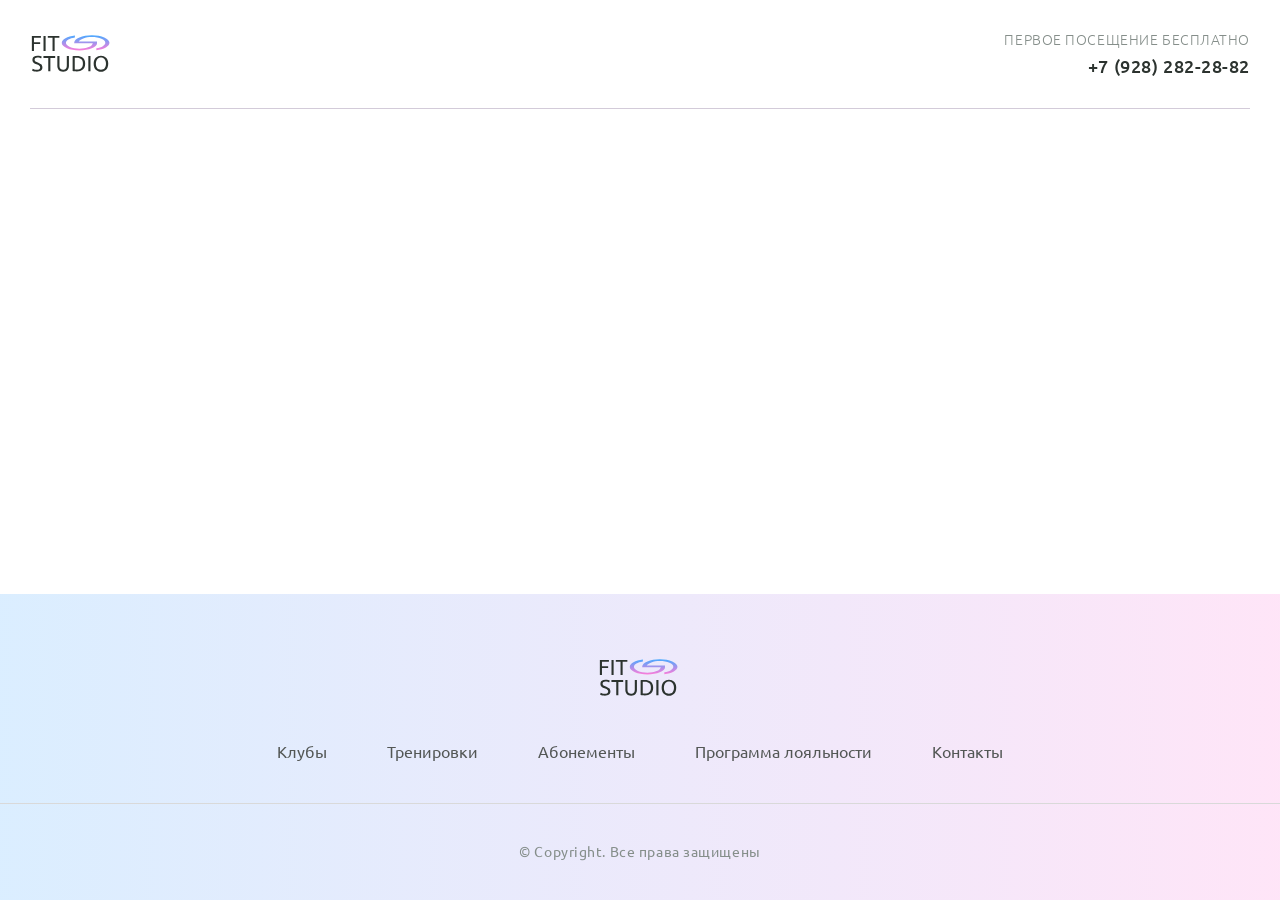
==== fit-studio-work-later/index.html @ 4ca91002 "Add files via upload" ====
<!doctype html>
<html lang="ru">
  <head>
    <meta charset="UTF-8" />
    <meta name="viewport" content="width=device-width, initial-scale=1.0" />
    <title>Fit Studio - Главная</title>

    <link rel="stylesheet" href="./css/normalize.css" />
    <link rel="stylesheet" href="./css/fonts.css" />
    <link rel="stylesheet" href="./css/global.css" />
    <link rel="stylesheet" href="./css/header.css" />
    <link rel="stylesheet" href="./css/index.css" />
    <link rel="stylesheet" href="./css/footer.css">
    <link rel="icon" href="./images/favicon.png" type="image/png" />
  </head>
  <body> 
    <header class="header">
    <div class="container">
      <div class="header-inner">
        <a href="#"><img src="./images/logo-icon.svg" alt="Логотип Fit Studio" width="84" height="45"></a>
        <div class="phone">
            <p>Первое посещение бесплатно</p>
            <a href=tel:+79282822882">+7 (928) 282-28-82</a>
        </div>
        </div>
    </div>
    </header>
    <footer class="footer">
      <div class="footer-top">
        <div class="container">
          <a href="#" class="footer-logo">
            <img src="./images/logo-icon.svg" alt="Логотип Fit Studio" width="84" height="45">
          </a>
          <nav class="menu">
           <ul>
             <li><a href="#">Клубы</a></li>
              <li><a href="#">Тренировки</a></li>
              <li><a href="#">Абонементы</a></li>
              <li><a href="#">Программа лояльности</a></li>
              <li><a href="#">Контакты</a></li>
           </ul>
          </nav>
        </div>
    </div>
    <div class="container">
      <p class="copyright">&copy; Copyright. Все права защищены</p>
    </div>
    </footer>
  </body>
</html>
---- fit-studio-work-later/css/fonts.css ----
@font-face {
  font-family: "Ubuntu";
  src: local("Ubuntu"), url("../fonts/UbuntuLight.woff2") format("woff2");
  font-weight: 300;
  font-style: normal;
  font-display: swap;
}

@font-face {
  font-family: "Ubuntu";
  src: local("Ubuntu"), url("../fonts/UbuntuRegular.woff2") format("woff2");
  font-weight: 400;
  font-style: normal;
  font-display: swap;
}

@font-face {
  font-family: "Ubuntu";
  src: local("Ubuntu"), url("../fonts/UbuntuMedium.woff2") format("woff2");
  font-weight: 500;
  font-style: normal;
  font-display: swap;
}

@font-face {
  font-family: "Oswald";
  src: local("Oswald"), url("../fonts/OswaldMedium.woff2") format("woff2");
  font-weight: 500;
  font-style: normal;
  font-display: swap;
}

@font-face {
  font-family: "Oswald";
  src: local("Oswald"), url("../fonts/OswaldSemiBold.woff2") format("woff2");
  font-weight: 600;
  font-style: normal;
  font-display: swap;
}
---- fit-studio-work-later/css/global.css ----
html {
  font-family: Ubuntu, sans-serif;
  font-weight: 400;
}

*,
*::after,
*::before {
  box-sizing: border-box;
}

body {
  display: flex;
  flex-direction: column;
  min-height: 100vh;
}

h1,
h2,
h3,
h4,
h5,
h6,
p {
  margin: 0;
}

a {
    text-decoration: none;
}

.container {
  max-width: 1240px;
  margin: 0 auto;
  /* Это центрирование контента внутри контейнера */
  padding: 0 10px;
}
---- fit-studio-work-later/css/header.css ----
.header-inner {
  display: flex;
  justify-content: space-between;
  align-items: center;
  padding-top: 30px;
  padding-bottom: 30px;
  border-bottom: 1px solid #D3CBD9 ;
  gap: 10px;
}



.phone {
font-family: "Ubuntu";
font-weight: 300;
font-size: 14px;
letter-spacing: 0.04em;
text-align: right;
text-transform: uppercase;
color: #858E8A;
}

.phone p {
    margin-bottom: 8px ;
}

.phone a {
font-weight: 500;
font-size: 18px;
color: #2C332F;
transition: color 0.2s;
}

.phone a:hover {
    color: #3596ED;
}
---- fit-studio-work-later/css/footer.css ----
.footer {
  padding-top: 60px;
  padding-bottom: 40px;
  margin-top: auto; /* будет красиво прижиматься к концу страницы */
  background-image: linear-gradient(
    90deg,
    rgba(73, 169, 255, 0.2) 0%,
    rgba(252, 124, 217, 0.2) 100%
  );
  text-align: center;
}

.footer-top {
  border-bottom: 1px solid #d9d9d9;
  padding-bottom: 40px;
  margin-bottom: 40px;
}

.footer-logo {
  display: inline-block;
  margin-bottom: 40px;
}

.menu ul {
  display: flex;
  list-style: none;
  margin: 0;
  padding: 0;
  gap: 60px;
  justify-content: center;
  align-items: center;
}

.menu a {
  font-family: "Ubuntu";
  font-weight: 400;
  font-size: 16px;
  line-height: 130%;
  color: #535755;
  transition: color 0.2s;
}

.menu a:hover {
  color: #3596ed;
}

.copyright {
  font-family: "Ubuntu", sans-serif;
  font-weight: 400;
  font-size: 14px;
  letter-spacing: 0.04em;
  color: #858e8a;
}
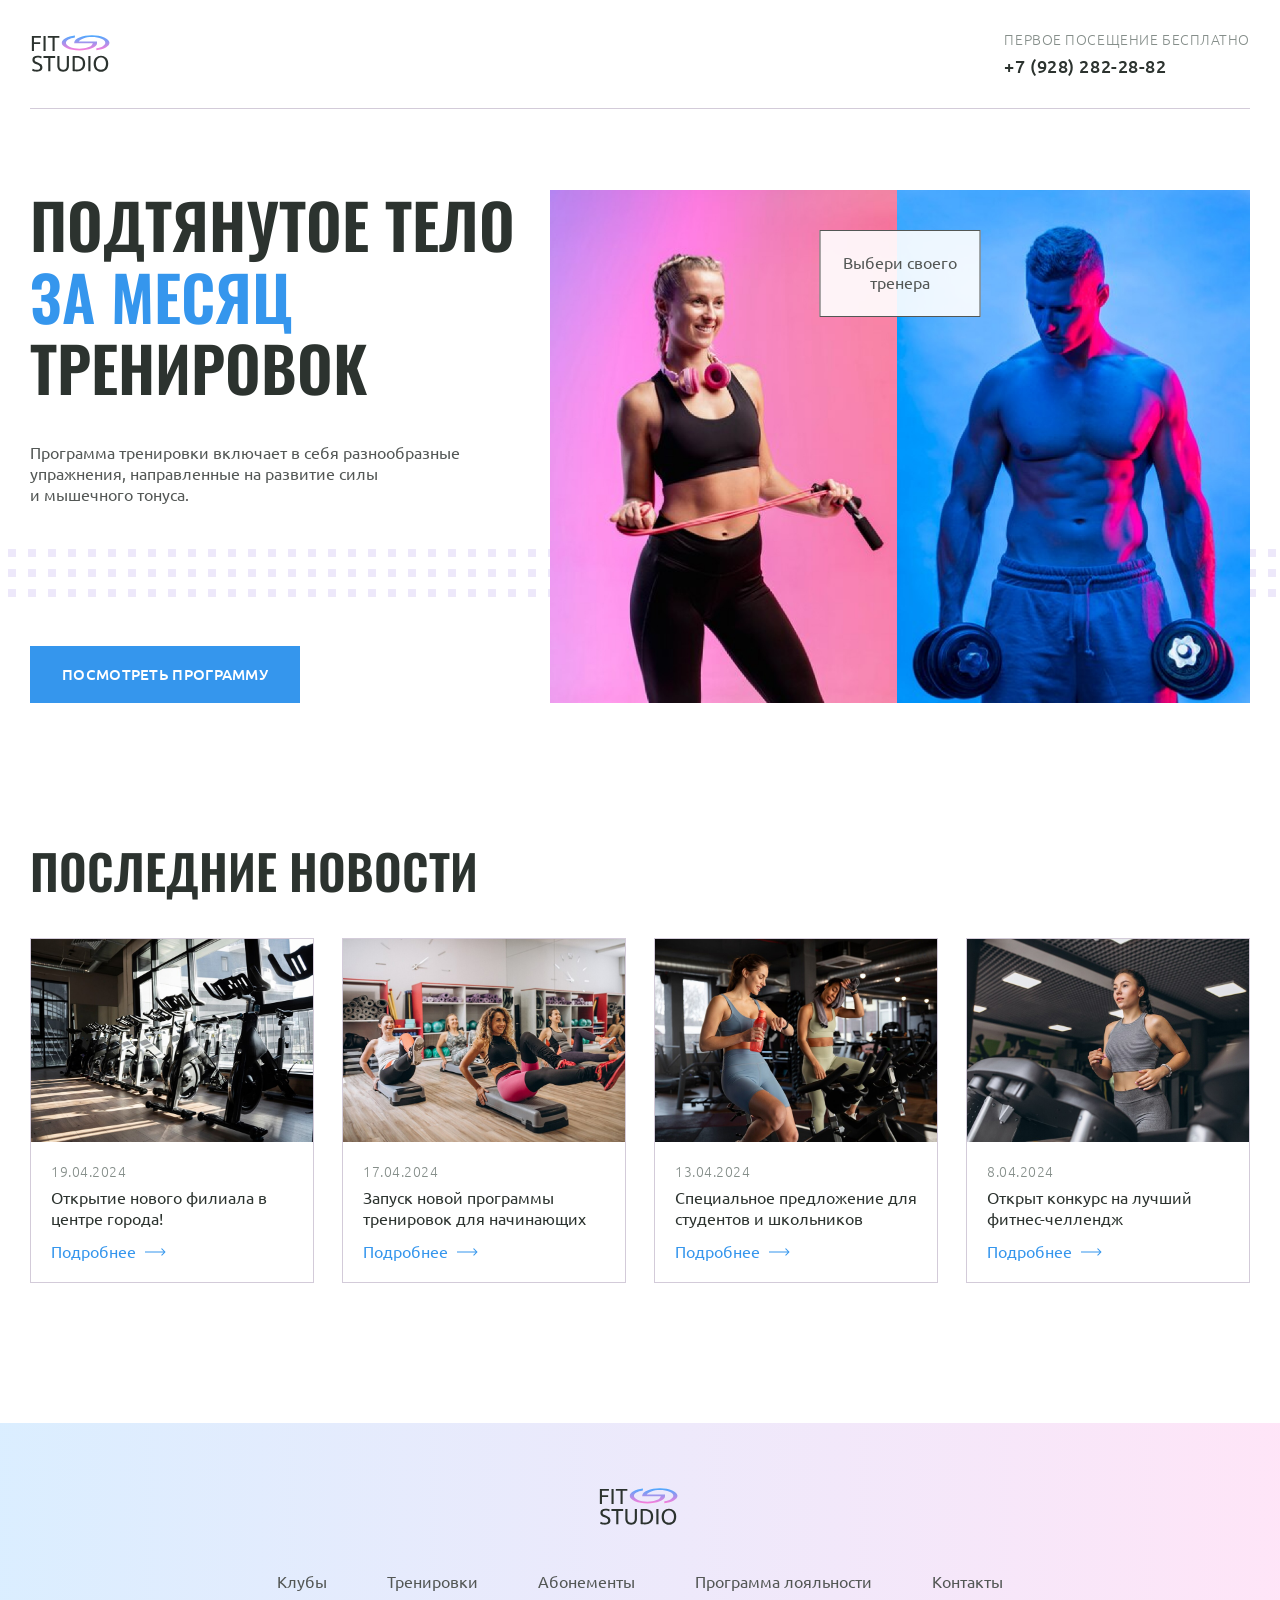
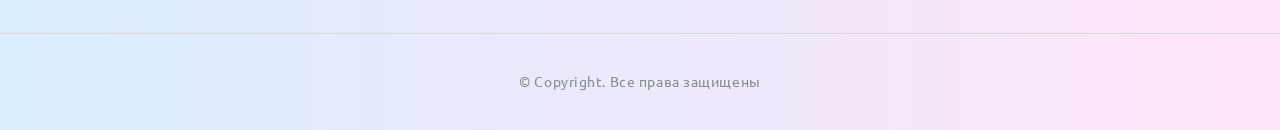
==== commit 13fe2674: "Add files via upload" ====
--- a/fit-studio-work-later/index.html
+++ b/fit-studio-work-later/index.html
@@ -4,7 +4,6 @@
     <meta charset="UTF-8" />
     <meta name="viewport" content="width=device-width, initial-scale=1.0" />
     <title>Fit Studio - Главная</title>
-
     <link rel="stylesheet" href="./css/normalize.css" />
     <link rel="stylesheet" href="./css/fonts.css" />
     <link rel="stylesheet" href="./css/global.css" />
@@ -18,13 +17,83 @@
     <div class="container">
       <div class="header-inner">
         <a href="#"><img src="./images/logo-icon.svg" alt="Логотип Fit Studio" width="84" height="45"></a>
-        <div class="phone">
+        <div class=" text-sub phone">
             <p>Первое посещение бесплатно</p>
             <a href=tel:+79282822882">+7 (928) 282-28-82</a>
         </div>
         </div>
     </div>
     </header>
+    <section class="hero section">
+      <div class="container hero-container">
+        <div class="hero-info">
+          <h1>Подтянутое тело <strong>за месяц</strong> тренировок</h1>
+          <p class="text">Программа тренировки включает в себя разнообразные упражнения, направленные на развитие силы и мышечного тонуса.</p>
+          <a class="button" href="#">Посмотреть программу</a>
+        </div>
+        <div class="hero-images">
+          <p class="text hero-choose">Выбери своего тренера</p>
+          <img src="./images/sport-girl.jpg" width="347" height="513" alt="Спортивная девушка держит в руках скакалку">  <!-- alt лучше описывать как можно подробнее для улучшение релевантности поиска -->
+          <img src="./images/sport-man.jpg" width="353" height="513" alt="Спортивный мужчина держит в руках гантели">
+        </div>
+      </div>
+    </section>
+    <section class="news section">
+      <div class="container">
+        <h2 class="article-title index-title">последние новости</h2>
+        <div class="news-cards">
+          <article class="news-article">
+            <header>
+              <img src="./images/news/news-img-1.jpg" alt="зал с велотренажёрами" width="284" height="203">
+              <div class="news-info">
+                <time datetime="2024-04-19" class=" news-date text-sub">19.04.2024</time>
+                <h3 class="text">Открытие нового филиала в центре города!</h3>
+              </div>
+            </header>
+            <footer>
+              <a href="article.html">Подробнее</a>
+            </footer>
+          </article>
+          <article class="news-article">
+            <header>
+              <img src="./images/news/news-img-2.jpg" alt="групповое упражнение женщин на пресс" width="284" height="203">
+              <div class="news-info">
+                <time datetime="2024-04-17" class=" news-date text-sub">17.04.2024</time>
+                <h3 class="text">Запуск новой программы тренировок для начинающих</h3>
+              </div>
+            </header>
+            <footer>
+              <a href="article.html">Подробнее</a>
+            </footer>
+          </article>
+          <article class="news-article">
+            <header>
+              <img src="./images/news/news-img-3.jpg" alt="две женщины выполняют упражнение на велотренажёре" width="284" height="203">
+              <div class="news-info">
+                <time datetime="2024-04-13" class=" news-date text-sub">13.04.2024</time>
+                <h3 class="text">Специальное предложение для студентов и школьников</h3>
+              </div>
+            </header>
+            <footer>
+              <a href="article.html">Подробнее</a>
+            </footer>
+          </article>
+          <article class="news-article">
+            <header>
+              <img src="./images/news/news-img-4.jpg" alt="девушка на велодорожке в зале" width="284" height="203">
+              <div class="news-info">
+                <time datetime="2024-04-8" class=" news-date text-sub">8.04.2024</time>
+                <h3 class="text">Открыт конкурс на лучший фитнес-челлендж</h3>
+              </div>
+            </header>
+            <footer>
+              <a href="article.html">Подробнее</a>
+            </footer>
+          </article>
+        </div>
+      </div>
+      
+    </section>
     <footer class="footer">
       <div class="footer-top">
         <div class="container">
--- a/fit-studio-work-later/css/global.css
+++ b/fit-studio-work-later/css/global.css
@@ -35,3 +35,36 @@
   /* Это центрирование контента внутри контейнера */
   padding: 0 10px;
 }
+
+.text {
+  font-family: "Ubuntu", sans-serif;
+  font-weight: 400;
+  font-size: 16px;
+  line-height: 130%;
+  color: #535755;
+}
+
+.article-title {
+  /* перенос сделан с помощью max width:  */
+  max-width: 596px;
+  font-size: 48px;
+  font-family: "Oswald", sans-serif;
+  font-weight: 600;
+  line-height: 115%;
+  text-transform: uppercase;
+  color: #2c332f;
+  margin-bottom: 40px;
+}
+
+.article-title-normal {
+  font-size: 36px;
+}
+
+.text-sub {
+font-family: "Ubuntu";
+font-weight: 300;
+font-size: 14px;
+letter-spacing: 0.04em;
+text-transform: uppercase;
+color: #858E8A;
+}
--- a/fit-studio-work-later/css/header.css
+++ b/fit-studio-work-later/css/header.css
@@ -8,17 +8,10 @@
   gap: 10px;
 }
 
+.phone {
+text-transform: uppercase;
+}
 
-
-.phone {
-font-family: "Ubuntu";
-font-weight: 300;
-font-size: 14px;
-letter-spacing: 0.04em;
-text-align: right;
-text-transform: uppercase;
-color: #858E8A;
-}
 
 .phone p {
     margin-bottom: 8px ;
--- a/fit-studio-work-later/css/index.css
+++ b/fit-studio-work-later/css/index.css
@@ -0,0 +1,148 @@
+.hero {
+  position: relative;
+  margin-top: 80px;
+}
+
+.hero::after {
+  content: "";
+  position: absolute;
+  bottom: 106px;
+  z-index: -1;
+  width: 100%;
+  height: 48px;
+  background: url(../images/decor-icon-large.svg) repeat-x;
+}
+
+.hero-container {
+  display: flex;
+  align-items: center;
+  gap: 28px;
+}
+
+.hero h1 {
+  font-family: "Oswald", sans-serif;
+  font-weight: 600;
+  font-size: 62px;
+  line-height: 115%;
+  text-transform: uppercase;
+  color: #2c332f;
+  margin-bottom: 40px;
+}
+
+.hero h1 strong {
+  color: #3596ed;
+  font-weight: 600;
+}
+
+.hero-info .text {
+  margin-bottom: 140px;
+  max-width: 439px;
+}
+
+.button {
+  display: inline-block;
+  padding: 19px 32px;
+  width: 270px;
+  height: 57px;
+  font-family: "Ubuntu", sans-serif;
+  font-weight: 500;
+  font-size: 15px;
+  line-height: 130%;
+  letter-spacing: 0.02em;
+  text-align: center;
+  text-transform: uppercase;
+  color: #fff;
+  background-color: #3596ed;
+  transition: opacity 0.2s;
+}
+
+.button:hover {
+  opacity: 0.75;
+}
+
+.hero-images {
+  position: relative;
+  display: flex;
+}
+
+.hero-choose {
+  position: absolute;
+  top: 40px;
+  left: 50%;
+  transform: translateX(-50%);
+  border: 1px solid #535755;
+  padding: 22px;
+  max-width: 161px; /* +1px из-за border */
+  min-height: 86px;
+  text-align: center;
+  background: rgba(255, 255, 255, 0.9);
+}
+
+.section {
+  margin-bottom: 140px;
+}
+
+.index-title {
+  max-width: 492px;
+}
+
+.news-article {
+  display: flex;
+  flex-direction: column;
+  max-width: 284px;
+  background-color: #fff;
+  border: 1px solid #d3cbd9;
+  overflow: hidden;
+}
+
+.news-article img {
+  display: block;
+}
+
+.news-info {
+  padding: 20px 20px 0px;
+  margin-bottom: 12px;
+}
+
+.news-date {
+  display: inline-block;
+  margin-bottom: 8px;
+}
+
+.news-article footer {
+  padding: 0px 20px 20px;
+  margin-top: auto; /* в flex: column или row элементах прижимает элемент максимально вниз */
+}
+
+.news-info h3 {
+  color: #2c332f;
+}
+
+.news-article footer a {
+  display: inline-flex;
+  align-items: center;
+  gap: 8px;
+  font-family: "Ubuntu", sans-serif;
+  font-weight: 400;
+  font-size: 16px;
+  line-height: 130%;
+  color: #3596ed;
+}
+
+.news-cards {
+  display: flex;
+  gap: 28px;
+}
+
+.news-article footer a::after {
+  content: "";
+  display: inline-block;
+  width: 22px;
+  height: 9px;
+  background-image: url(../images/arrow-right-icon.svg);
+  transition: transform 0.2s;
+}
+
+.news-article footer a:hover::after {
+  transform: translateX(3px);
+}
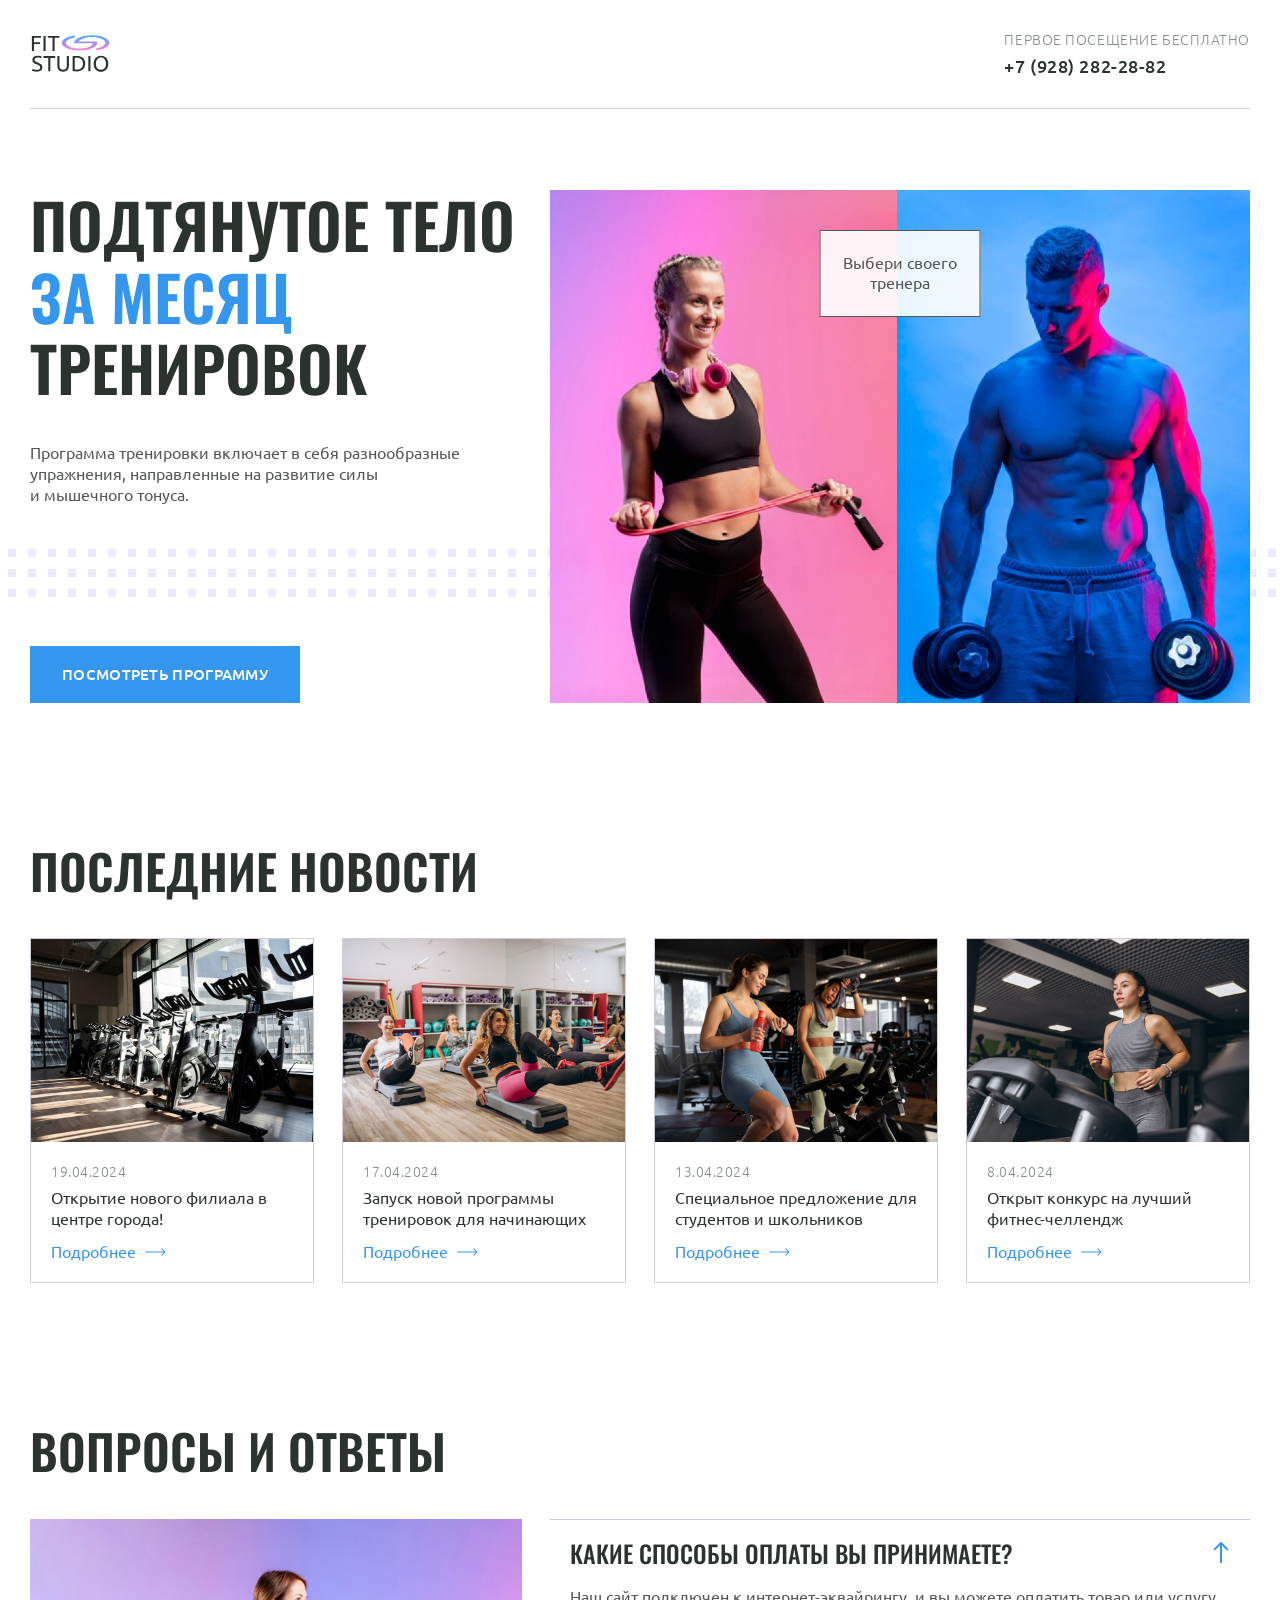
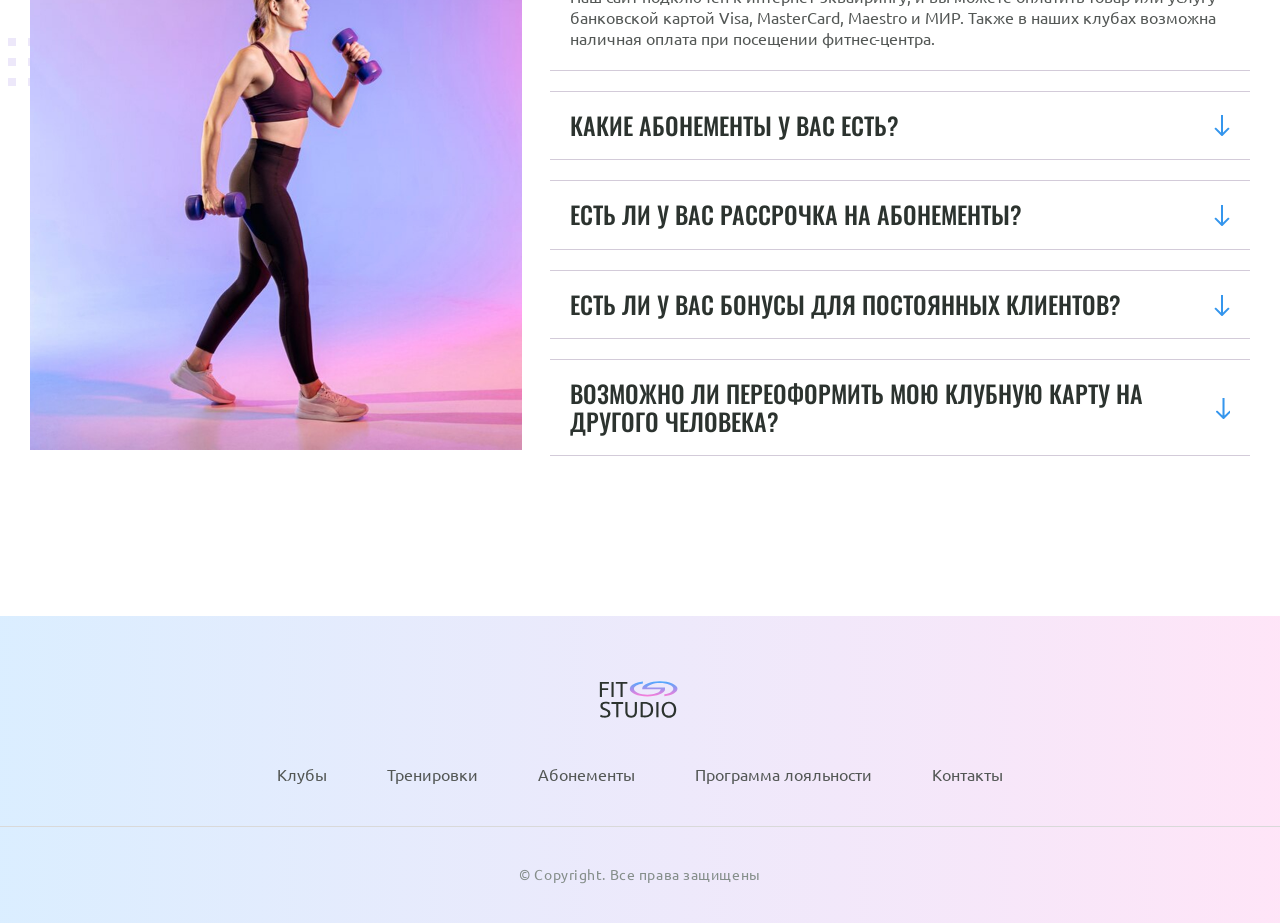
==== commit 7fada516: "Add files via upload" ====
--- a/fit-studio-work-later/index.html
+++ b/fit-studio-work-later/index.html
@@ -9,32 +9,52 @@
     <link rel="stylesheet" href="./css/global.css" />
     <link rel="stylesheet" href="./css/header.css" />
     <link rel="stylesheet" href="./css/index.css" />
-    <link rel="stylesheet" href="./css/footer.css">
+    <link rel="stylesheet" href="./css/footer.css" />
     <link rel="icon" href="./images/favicon.png" type="image/png" />
   </head>
-  <body> 
+  <body>
     <header class="header">
-    <div class="container">
-      <div class="header-inner">
-        <a href="#"><img src="./images/logo-icon.svg" alt="Логотип Fit Studio" width="84" height="45"></a>
-        <div class=" text-sub phone">
+      <div class="container">
+        <div class="header-inner">
+          <a href="#"
+            ><img
+              src="./images/logo-icon.svg"
+              alt="Логотип Fit Studio"
+              width="84"
+              height="45"
+          /></a>
+          <div class="text-sub phone">
             <p>Первое посещение бесплатно</p>
-            <a href=tel:+79282822882">+7 (928) 282-28-82</a>
-        </div>
-        </div>
-    </div>
+            <a href="tel:+79282822882">+7 (928) 282-28-82</a>
+          </div>
+        </div>
+      </div>
     </header>
     <section class="hero section">
       <div class="container hero-container">
         <div class="hero-info">
           <h1>Подтянутое тело <strong>за месяц</strong> тренировок</h1>
-          <p class="text">Программа тренировки включает в себя разнообразные упражнения, направленные на развитие силы и мышечного тонуса.</p>
+          <p class="text">
+            Программа тренировки включает в себя разнообразные упражнения,
+            направленные на развитие силы и мышечного тонуса.
+          </p>
           <a class="button" href="#">Посмотреть программу</a>
         </div>
         <div class="hero-images">
           <p class="text hero-choose">Выбери своего тренера</p>
-          <img src="./images/sport-girl.jpg" width="347" height="513" alt="Спортивная девушка держит в руках скакалку">  <!-- alt лучше описывать как можно подробнее для улучшение релевантности поиска -->
-          <img src="./images/sport-man.jpg" width="353" height="513" alt="Спортивный мужчина держит в руках гантели">
+          <img
+            src="./images/sport-girl.jpg"
+            width="347"
+            height="513"
+            alt="Спортивная девушка держит в руках скакалку"
+          />
+          <!-- alt лучше описывать как можно подробнее для улучшение релевантности поиска -->
+          <img
+            src="./images/sport-man.jpg"
+            width="353"
+            height="513"
+            alt="Спортивный мужчина держит в руках гантели"
+          />
         </div>
       </div>
     </section>
@@ -44,9 +64,16 @@
         <div class="news-cards">
           <article class="news-article">
             <header>
-              <img src="./images/news/news-img-1.jpg" alt="зал с велотренажёрами" width="284" height="203">
-              <div class="news-info">
-                <time datetime="2024-04-19" class=" news-date text-sub">19.04.2024</time>
+              <img
+                src="./images/news/news-img-1.jpg"
+                alt="зал с велотренажёрами"
+                width="284"
+                height="203"
+              />
+              <div class="news-info">
+                <time datetime="2024-04-19" class="news-date text-sub"
+                  >19.04.2024</time
+                >
                 <h3 class="text">Открытие нового филиала в центре города!</h3>
               </div>
             </header>
@@ -56,33 +83,58 @@
           </article>
           <article class="news-article">
             <header>
-              <img src="./images/news/news-img-2.jpg" alt="групповое упражнение женщин на пресс" width="284" height="203">
-              <div class="news-info">
-                <time datetime="2024-04-17" class=" news-date text-sub">17.04.2024</time>
-                <h3 class="text">Запуск новой программы тренировок для начинающих</h3>
-              </div>
-            </header>
-            <footer>
-              <a href="article.html">Подробнее</a>
-            </footer>
-          </article>
-          <article class="news-article">
-            <header>
-              <img src="./images/news/news-img-3.jpg" alt="две женщины выполняют упражнение на велотренажёре" width="284" height="203">
-              <div class="news-info">
-                <time datetime="2024-04-13" class=" news-date text-sub">13.04.2024</time>
-                <h3 class="text">Специальное предложение для студентов и школьников</h3>
-              </div>
-            </header>
-            <footer>
-              <a href="article.html">Подробнее</a>
-            </footer>
-          </article>
-          <article class="news-article">
-            <header>
-              <img src="./images/news/news-img-4.jpg" alt="девушка на велодорожке в зале" width="284" height="203">
-              <div class="news-info">
-                <time datetime="2024-04-8" class=" news-date text-sub">8.04.2024</time>
+              <img
+                src="./images/news/news-img-2.jpg"
+                alt="групповое упражнение женщин на пресс"
+                width="284"
+                height="203"
+              />
+              <div class="news-info">
+                <time datetime="2024-04-17" class="news-date text-sub"
+                  >17.04.2024</time
+                >
+                <h3 class="text">
+                  Запуск новой программы тренировок для начинающих
+                </h3>
+              </div>
+            </header>
+            <footer>
+              <a href="article.html">Подробнее</a>
+            </footer>
+          </article>
+          <article class="news-article">
+            <header>
+              <img
+                src="./images/news/news-img-3.jpg"
+                alt="две женщины выполняют упражнение на велотренажёре"
+                width="284"
+                height="203"
+              />
+              <div class="news-info">
+                <time datetime="2024-04-13" class="news-date text-sub"
+                  >13.04.2024</time
+                >
+                <h3 class="text">
+                  Специальное предложение для студентов и школьников
+                </h3>
+              </div>
+            </header>
+            <footer>
+              <a href="article.html">Подробнее</a>
+            </footer>
+          </article>
+          <article class="news-article">
+            <header>
+              <img
+                src="./images/news/news-img-4.jpg"
+                alt="девушка на велодорожке в зале"
+                width="284"
+                height="203"
+              />
+              <div class="news-info">
+                <time datetime="2024-04-8" class="news-date text-sub"
+                  >8.04.2024</time
+                >
                 <h3 class="text">Открыт конкурс на лучший фитнес-челлендж</h3>
               </div>
             </header>
@@ -92,28 +144,102 @@
           </article>
         </div>
       </div>
-      
+    </section>
+    <section class="faq section">
+      <div class="container">
+        <h2 class="article-title">Вопросы и ответы</h2>
+        <div class="faq-container">
+          <img
+            src="./images/sport-girl-2.jpg"
+            alt="Девушка в зале в спортивной форме делает упражнение с гантелями"
+            width="492"
+            height="531"
+          />
+          <div>
+            <details name="faq" open>
+              <summary class="article-title article-title-medium">
+                Какие способы оплаты вы принимаете?
+              </summary>
+              <p class="text">
+                Наш сайт подключен к интернет-эквайрингу, и вы можете оплатить
+                товар или услугу банковской картой Visa, MasterCard, Maestro и
+                МИР. Также в наших клубах возможна наличная оплата при посещении
+                фитнес-центра.
+              </p>
+            </details>
+            <details name="faq">
+              <summary class="article-title article-title-medium">
+                Какие абонементы у вас есть?
+              </summary>
+              <p class="text">
+                Наш сайт подключен к интернет-эквайрингу, и вы можете оплатить
+                товар или услугу банковской картой Visa, MasterCard, Maestro и
+                МИР. Также в наших клубах возможна наличная оплата при посещении
+                фитнес-центра.
+              </p>
+            </details>
+            <details name="faq" >
+              <summary class="article-title article-title-medium">
+                Есть ли у вас рассрочка на абонементы?
+              </summary>
+              <p class="text">
+                Наш сайт подключен к интернет-эквайрингу, и вы можете оплатить
+                товар или услугу банковской картой Visa, MasterCard, Maestro и
+                МИР. Также в наших клубах возможна наличная оплата при посещении
+                фитнес-центра.
+              </p>
+            </details>
+            <details name="faq">
+              <summary class="article-title article-title-medium">
+                Есть ли у вас бонусы для постоянных клиентов?
+              </summary>
+              <p class="text">
+                Наш сайт подключен к интернет-эквайрингу, и вы можете оплатить
+                товар или услугу банковской картой Visa, MasterCard, Maestro и
+                МИР. Также в наших клубах возможна наличная оплата при посещении
+                фитнес-центра.
+              </p>
+            </details>
+            <details name="faq">
+              <summary class="article-title article-title-medium">
+                Возможно ли переоформить мою клубную карту на другого человека?
+              </summary>
+              <p class="text">
+                Наш сайт подключен к интернет-эквайрингу, и вы можете оплатить
+                товар или услугу банковской картой Visa, MasterCard, Maestro и
+                МИР. Также в наших клубах возможна наличная оплата при посещении
+                фитнес-центра.
+              </p>
+            </details>
+          </div>
+        </div>
+      </div>
     </section>
     <footer class="footer">
       <div class="footer-top">
         <div class="container">
           <a href="#" class="footer-logo">
-            <img src="./images/logo-icon.svg" alt="Логотип Fit Studio" width="84" height="45">
+            <img
+              src="./images/logo-icon.svg"
+              alt="Логотип Fit Studio"
+              width="84"
+              height="45"
+            />
           </a>
           <nav class="menu">
-           <ul>
-             <li><a href="#">Клубы</a></li>
+            <ul>
+              <li><a href="#">Клубы</a></li>
               <li><a href="#">Тренировки</a></li>
               <li><a href="#">Абонементы</a></li>
               <li><a href="#">Программа лояльности</a></li>
               <li><a href="#">Контакты</a></li>
-           </ul>
+            </ul>
           </nav>
         </div>
-    </div>
-    <div class="container">
-      <p class="copyright">&copy; Copyright. Все права защищены</p>
-    </div>
+      </div>
+      <div class="container">
+        <p class="copyright">&copy; Copyright. Все права защищены</p>
+      </div>
     </footer>
   </body>
 </html>
--- a/fit-studio-work-later/css/global.css
+++ b/fit-studio-work-later/css/global.css
@@ -31,8 +31,7 @@
 
 .container {
   max-width: 1240px;
-  margin: 0 auto;
-  /* Это центрирование контента внутри контейнера */
+  margin: 0 auto; /* Это центрирование контента внутри контейнера */
   padding: 0 10px;
 }
 
@@ -56,6 +55,14 @@
   margin-bottom: 40px;
 }
 
+.article-title-medium {
+  font-weight: 500;
+  font-size: 24px;
+  margin-bottom: 0;
+  max-width: 700px;
+}
+
+
 .article-title-normal {
   font-size: 36px;
 }
@@ -68,3 +75,12 @@
 text-transform: uppercase;
 color: #858E8A;
 }
+
+a:focus-visible, button:focus-visible, .button:focus-visible, summary:focus-visible {
+  outline: 2px solid #3596ed;
+  outline-offset: 1px;
+}
+
+details > p { /* выбор элементов первого уровня вложенности */
+  padding: 0px 20px 20px;
+}
--- a/fit-studio-work-later/css/index.css
+++ b/fit-studio-work-later/css/index.css
@@ -53,7 +53,7 @@
   text-transform: uppercase;
   color: #fff;
   background-color: #3596ed;
-  transition: opacity 0.2s;
+  transition: opacity 0.2s background-color 0.2s;
 }
 
 .button:hover {
@@ -146,3 +146,61 @@
 .news-article footer a:hover::after {
   transform: translateX(3px);
 }
+
+.button:active {
+  background-color: #1d507e;
+}
+
+.faq {
+  position: relative;
+}
+
+.faq::before {
+  content: "";
+  position: absolute;
+  top: 215px;
+  z-index: -1;
+  width: calc(50% - 250px);
+  height: 48px;
+  background: url(../images/decor-icon-large.svg) repeat-x;
+}
+
+.faq-container {
+  display: flex;
+  gap: 28px;
+}
+
+summary {
+  display: flex;
+  align-items: center;
+  justify-content: space-between;
+  gap: 10px;
+  list-style: none;
+  padding: 20px;
+  cursor: pointer;
+  user-select: none;
+}
+
+summary::-webkit-details-marker {
+  display: none;
+}
+
+summary::after {
+  content: "";
+  display: inline-block;
+  width: 17px;
+  height: 22px;
+  background: url("../images/arrow-down-icon.svg") no-repeat center;
+}
+
+/* [] обозначают селектор по атрибуту */
+details[open] summary::after {
+  transform: rotate(180deg);
+}
+
+details {
+  min-width: 700px;
+  margin-bottom: 20px;
+  border-block: 1px solid #d3cbd9;
+  /* border-block создаёт границы сверху и снизу */
+}
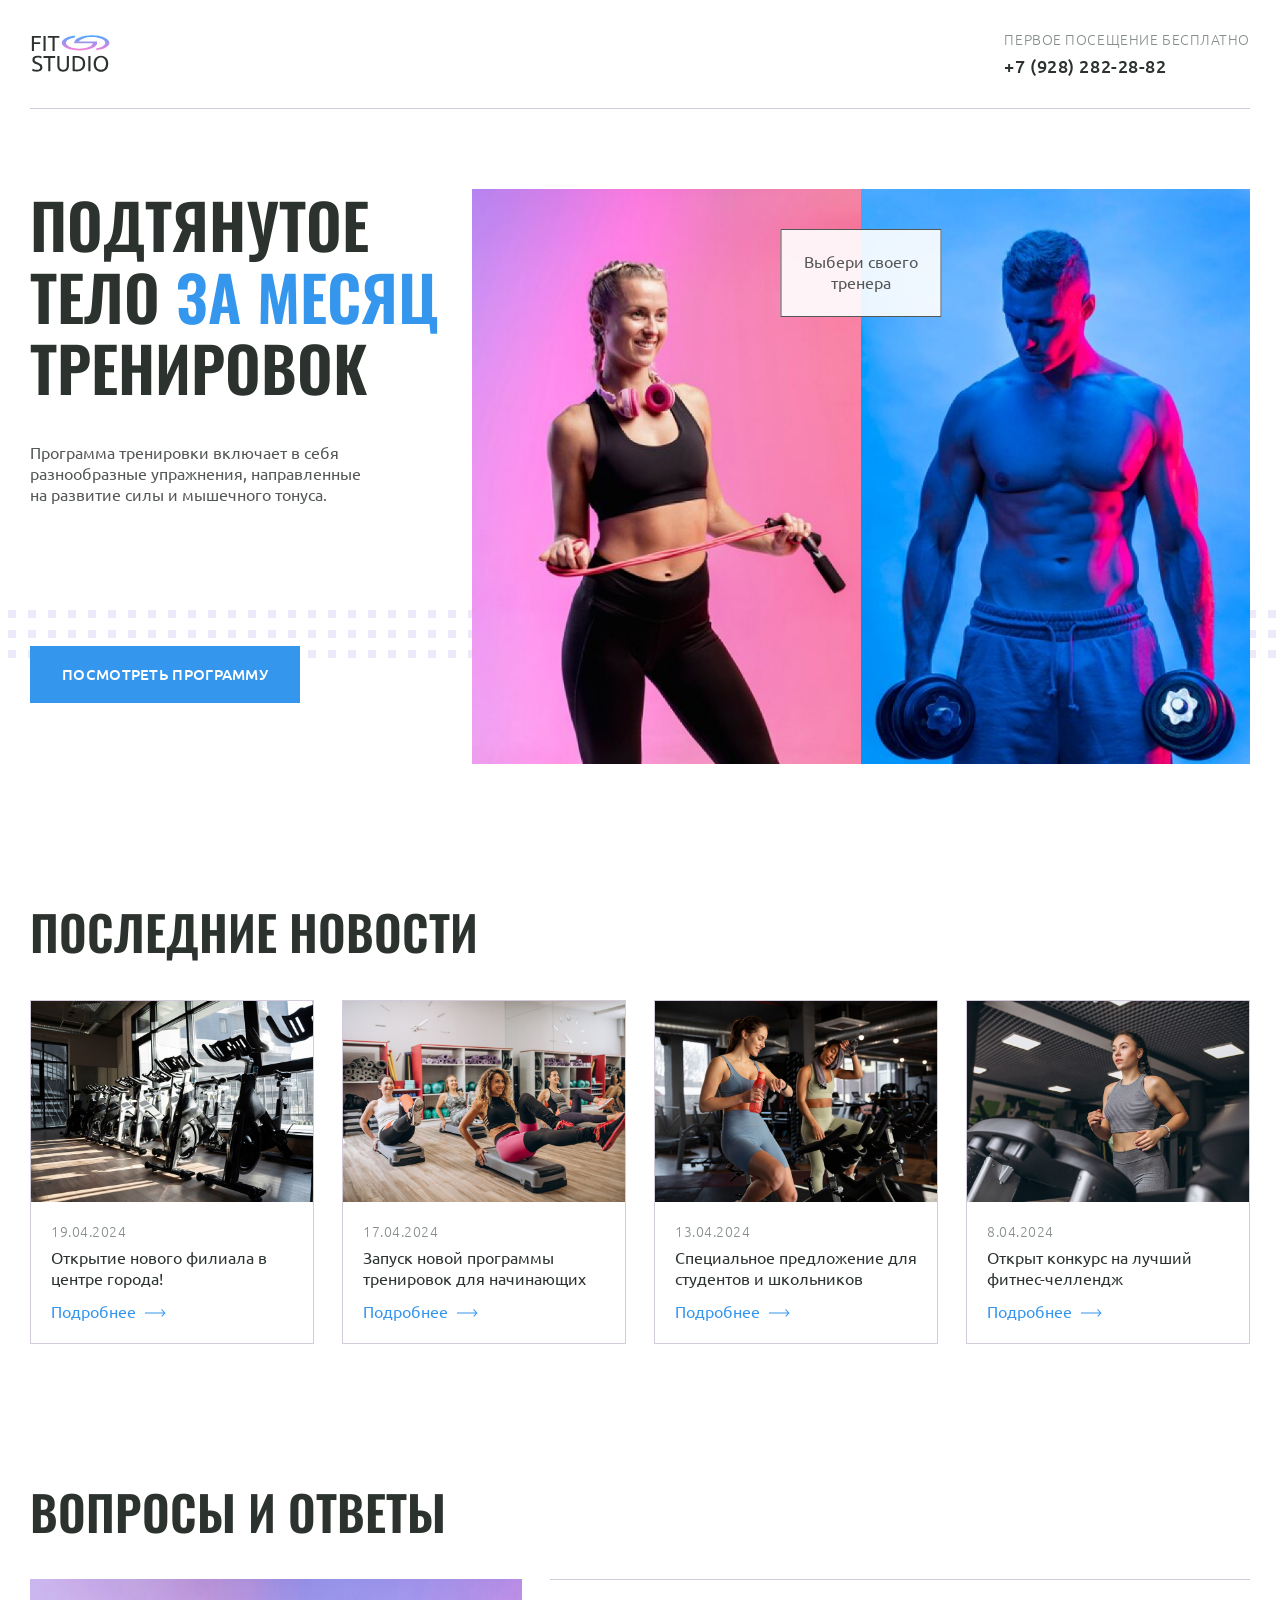
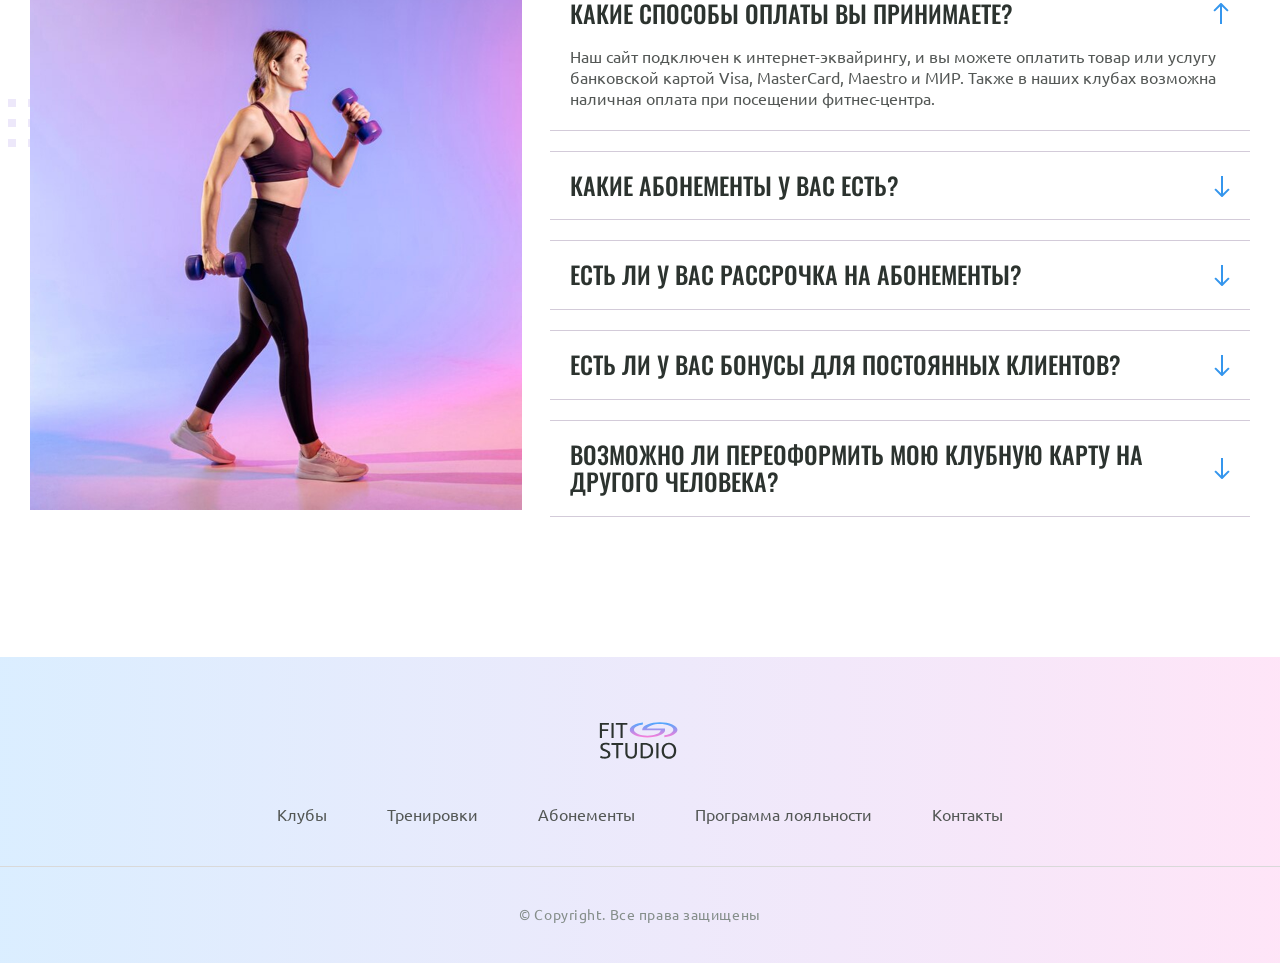
==== commit 924c138b: "Add files via upload" ====
--- a/fit-studio-work-later/index.html
+++ b/fit-studio-work-later/index.html
@@ -145,7 +145,7 @@
         </div>
       </div>
     </section>
-    <section class="faq section">
+    <section class="faq section decor">
       <div class="container">
         <h2 class="article-title">Вопросы и ответы</h2>
         <div class="faq-container">
--- a/fit-studio-work-later/css/global.css
+++ b/fit-studio-work-later/css/global.css
@@ -13,6 +13,7 @@
   display: flex;
   flex-direction: column;
   min-height: 100vh;
+  min-width: 375px;
 }
 
 h1,
@@ -26,7 +27,13 @@
 }
 
 a {
-    text-decoration: none;
+  text-decoration: none;
+}
+
+img {
+  max-width: 100%;
+  height: auto;
+  object-fit: cover;
 }
 
 .container {
@@ -62,25 +69,66 @@
   max-width: 700px;
 }
 
-
 .article-title-normal {
   font-size: 36px;
 }
 
 .text-sub {
-font-family: "Ubuntu";
-font-weight: 300;
-font-size: 14px;
-letter-spacing: 0.04em;
-text-transform: uppercase;
-color: #858E8A;
+  font-family: "Ubuntu";
+  font-weight: 300;
+  font-size: 14px;
+  letter-spacing: 0.04em;
+  text-transform: uppercase;
+  color: #858e8a;
 }
 
-a:focus-visible, button:focus-visible, .button:focus-visible, summary:focus-visible {
+a:focus-visible,
+button:focus-visible,
+.button:focus-visible,
+summary:focus-visible {
   outline: 2px solid #3596ed;
   outline-offset: 1px;
 }
 
-details > p { /* выбор элементов первого уровня вложенности */
+details > p {
+  /* выбор элементов первого уровня вложенности */
   padding: 0px 20px 20px;
-}+}
+
+.decor::before {
+  content: "";
+  position: absolute;
+  z-index: -1;
+  width: calc(50% - 250px);
+  height: 48px;
+  background: url(../images/decor-icon-large.svg) repeat-x;
+}
+
+@media (width <= 992px) {
+  .container {
+    max-width: 768px;
+  }
+}
+
+@media (width <= 768px) {
+  .container {
+    max-width: 576px;
+  }
+
+  .article-title {
+    text-align: center;
+    max-width: none;
+    font-size: 40px;
+  }
+}
+
+@media (width <=576px) {
+  .section {
+    margin-bottom: 80px;
+  }
+
+  .article-title {
+    font-size: 34px;
+  }
+}
+
--- a/fit-studio-work-later/css/index.css
+++ b/fit-studio-work-later/css/index.css
@@ -15,7 +15,6 @@
 
 .hero-container {
   display: flex;
-  align-items: center;
   gap: 28px;
 }
 
@@ -32,6 +31,10 @@
 .hero h1 strong {
   color: #3596ed;
   font-weight: 600;
+}
+
+.hero-info {
+  max-width: 492px;
 }
 
 .hero-info .text {
@@ -78,6 +81,7 @@
   background: rgba(255, 255, 255, 0.9);
 }
 
+
 .section {
   margin-bottom: 140px;
 }
@@ -89,6 +93,7 @@
 .news-article {
   display: flex;
   flex-direction: column;
+  flex: 1 1 25%;
   max-width: 284px;
   background-color: #fff;
   border: 1px solid #d3cbd9;
@@ -156,19 +161,16 @@
 }
 
 .faq::before {
-  content: "";
-  position: absolute;
   top: 215px;
-  z-index: -1;
-  width: calc(50% - 250px);
-  height: 48px;
-  background: url(../images/decor-icon-large.svg) repeat-x;
 }
 
 .faq-container {
   display: flex;
+  align-items: flex-start;
   gap: 28px;
 }
+
+
 
 summary {
   display: flex;
@@ -188,6 +190,7 @@
 summary::after {
   content: "";
   display: inline-block;
+  flex-shrink: 0;
   width: 17px;
   height: 22px;
   background: url("../images/arrow-down-icon.svg") no-repeat center;
@@ -199,8 +202,121 @@
 }
 
 details {
+  
   min-width: 700px;
   margin-bottom: 20px;
   border-block: 1px solid #d3cbd9;
   /* border-block создаёт границы сверху и снизу */
 }
+
+details:last-child {
+  margin-bottom: 0;
+}
+
+@media (width <= 1440px) {
+  .hero-images img {
+    width: 50%;
+  }
+}
+
+@media (width <= 992px) {
+  .hero-container {
+    flex-direction: column;
+    align-items: center;
+  }
+
+  .hero::after {
+    display: none;
+  }
+
+  .hero-info {
+    text-align: center;
+  }
+  /* initial берёт стандартные значения у браузера, inherit берёт значения у ближайшего родителя у которого это значение есть  */
+
+  .hero h1 {
+    font-size: 52px;
+  }
+
+  .hero-info .text {
+    max-width: inherit;
+    margin-bottom: 30px;
+  }
+
+  .news-cards {
+    flex-wrap: wrap;
+    justify-content: center;
+    gap: 20px;
+  }
+
+  .news-article {
+    flex-basis: 50%;
+    max-width: 350px;
+  }
+
+  .news-article img {
+    width: auto;
+  }
+
+  .faq-container {
+    flex-direction: column-reverse;
+    align-items: center;
+  }
+
+  .faq::before {
+    display: none;
+  }
+
+}
+
+@media (width <=768px) {
+  .hero h1 {
+    font-size: 48px;
+  }
+
+  .news-article {
+    flex-basis: 100%;
+    max-width: 400px;
+  }
+
+  .index-title {
+    max-width: none;
+    text-align: center;
+    margin-bottom: 30px;
+  }
+
+  .article-title-medium {
+    text-align: initial;
+    font-size: 22px;
+  }
+
+    details {
+    min-width: auto ;
+  }
+
+}
+
+@media (width <=576px) {
+  .hero {
+    margin-top: 40px;
+  }
+
+  .hero-info {
+    max-width: 410px;
+  }
+
+  .hero h1 {
+    font-size: 26px;
+  }
+
+  .hero-choose {
+    padding: 10px;
+    font-size: 14px;
+    max-width: 125px;
+    min-height: auto;
+  }
+
+  .article-title-medium {
+    font-size: 18px;
+  }
+}
--- a/fit-studio-work-later/css/footer.css
+++ b/fit-studio-work-later/css/footer.css
@@ -51,3 +51,18 @@
   letter-spacing: 0.04em;
   color: #858e8a;
 }
+
+/* 1200px - 992px - 768px - 576px - 375px    - 320px  */
+
+@media (max-width: 768px)  {
+  .menu ul {
+    flex-direction: column;
+    gap: 25px
+  }
+}
+
+@media (width <= 576px) {
+  .footer {
+    padding-top: 40px;
+  }
+}
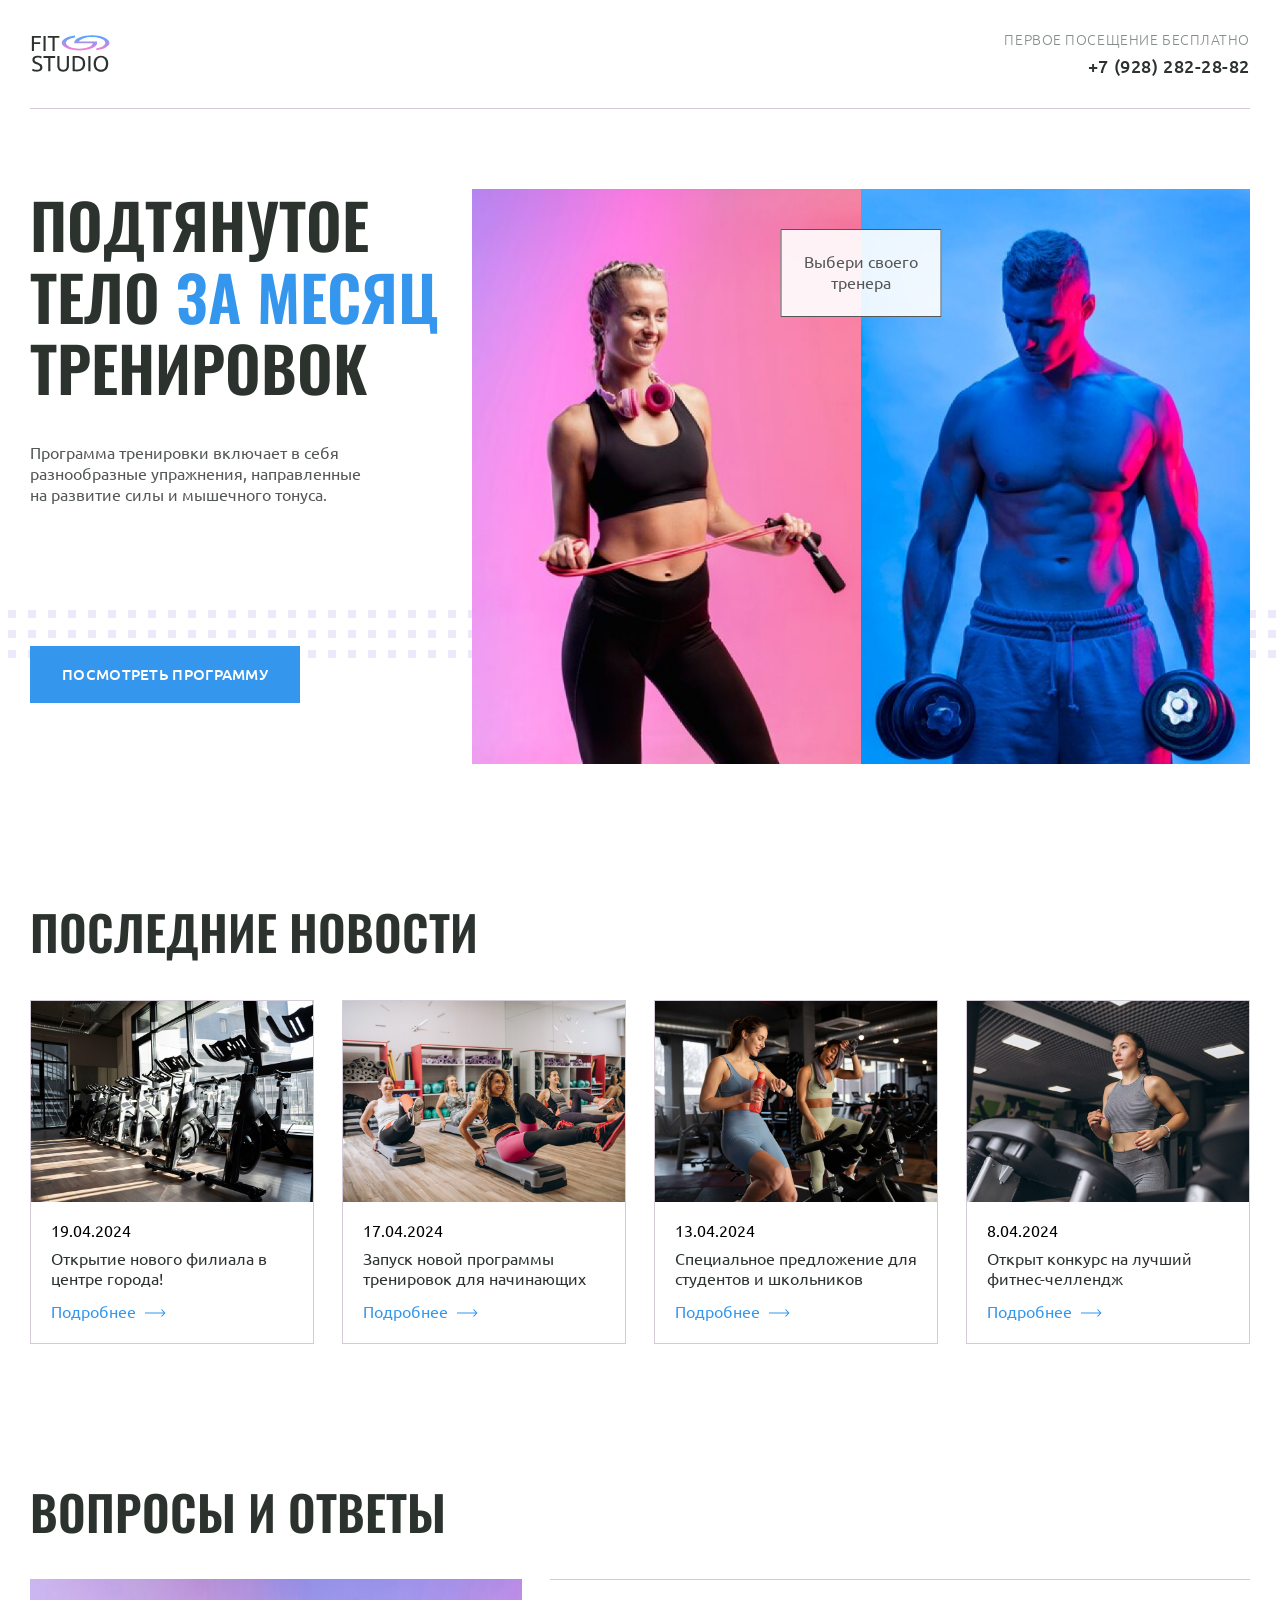
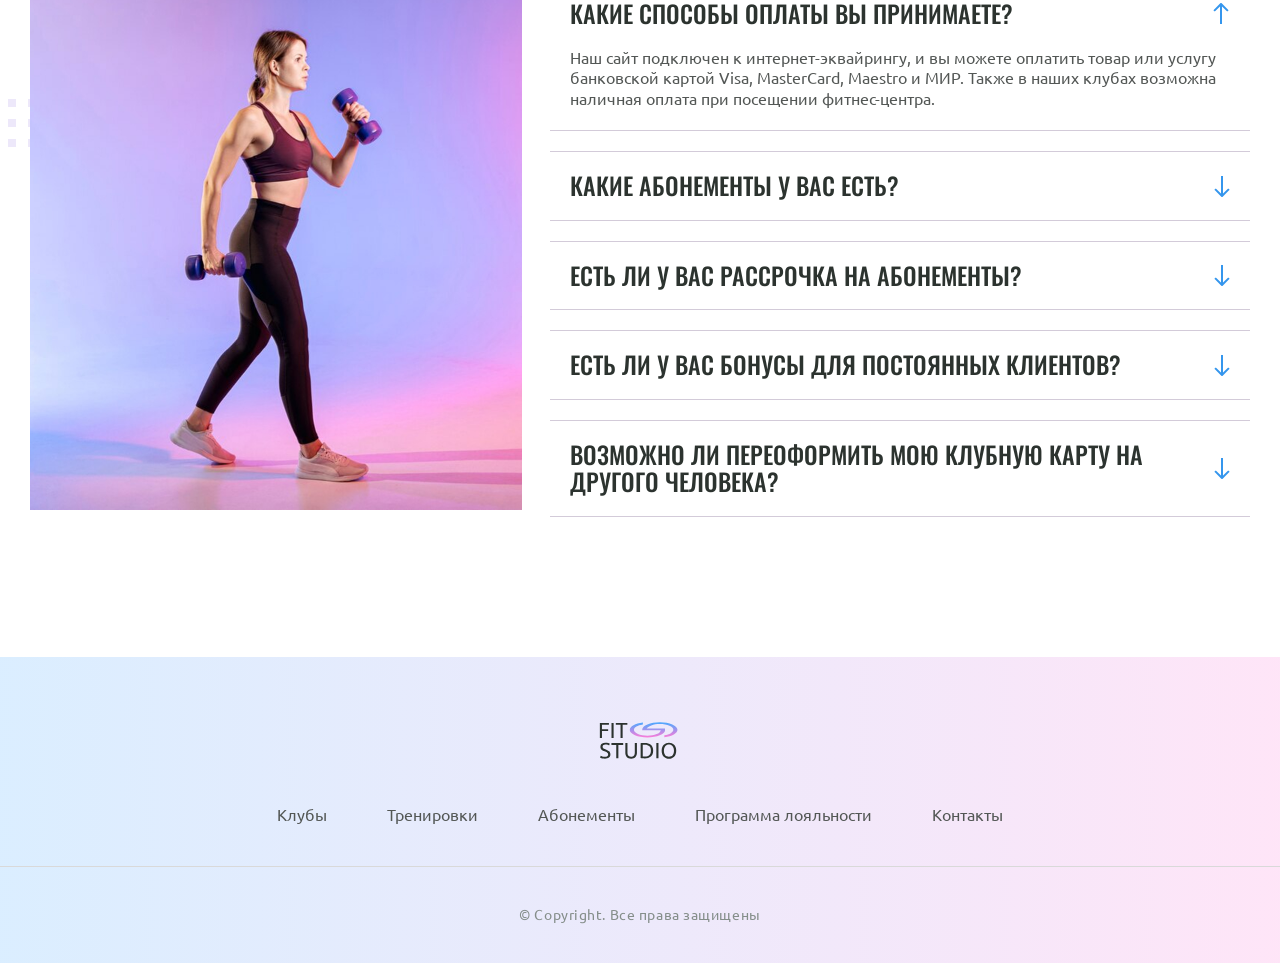
==== commit 79888226: "Add files via upload" ====
--- a/fit-studio-work-later/index.html
+++ b/fit-studio-work-later/index.html
@@ -15,41 +15,42 @@
   <body>
     <header class="header">
       <div class="container">
-        <div class="header-inner">
-          <a href="#"
+        <div class="header__inner">
+          <a href="#" class="header__logo"
             ><img
+              class="header__logo-img"
               src="./images/logo-icon.svg"
               alt="Логотип Fit Studio"
               width="84"
               height="45"
           /></a>
-          <div class="text-sub phone">
-            <p>Первое посещение бесплатно</p>
-            <a href="tel:+79282822882">+7 (928) 282-28-82</a>
+          <div class="header__info">
+            <p class="header__info-text">Первое посещение бесплатно</p>
+            <a class="header__info-phone"  href="tel:+79282822882">+7 (928) 282-28-82</a>
           </div>
         </div>
       </div>
     </header>
     <section class="hero section">
-      <div class="container hero-container">
-        <div class="hero-info">
-          <h1>Подтянутое тело <strong>за месяц</strong> тренировок</h1>
-          <p class="text">
+      <div class="container container-hero">
+        <div class="hero__info">
+          <h1 class="hero__header">Подтянутое тело <strong class="hero__header--accent">за месяц</strong> тренировок</h1>
+          <p class="text hero__article ">
             Программа тренировки включает в себя разнообразные упражнения,
             направленные на развитие силы и мышечного тонуса.
           </p>
-          <a class="button" href="#">Посмотреть программу</a>
-        </div>
-        <div class="hero-images">
-          <p class="text hero-choose">Выбери своего тренера</p>
-          <img
+          <a class="button hero__button" href="#">Посмотреть программу</a>
+        </div>
+        <div class="hero__images">
+          <p class="text hero__choose">Выбери своего тренера</p>
+          <img class="hero__image--girl"
             src="./images/sport-girl.jpg"
             width="347"
             height="513"
             alt="Спортивная девушка держит в руках скакалку"
           />
           <!-- alt лучше описывать как можно подробнее для улучшение релевантности поиска -->
-          <img
+          <img class="hero__image--man"
             src="./images/sport-man.jpg"
             width="353"
             height="513"
@@ -60,86 +61,86 @@
     </section>
     <section class="news section">
       <div class="container">
-        <h2 class="article-title index-title">последние новости</h2>
-        <div class="news-cards">
-          <article class="news-article">
-            <header>
-              <img
+        <h2 class="heading news__title">последние новости</h2>
+        <div class="news__cards">
+          <article class="news__article">
+            <header>
+              <img  class="news__image"
                 src="./images/news/news-img-1.jpg"
                 alt="зал с велотренажёрами"
                 width="284"
                 height="203"
               />
-              <div class="news-info">
-                <time datetime="2024-04-19" class="news-date text-sub"
+              <div class="news__article-info">
+                <time datetime="2024-04-19" class="news__article-date text-sub"
                   >19.04.2024</time
                 >
-                <h3 class="text">Открытие нового филиала в центре города!</h3>
-              </div>
-            </header>
-            <footer>
-              <a href="article.html">Подробнее</a>
-            </footer>
-          </article>
-          <article class="news-article">
-            <header>
-              <img
+                <h3 class="news__article-text text">Открытие нового филиала в центре города!</h3>
+              </div>
+            </header>
+            <footer class="news__article-footer">
+              <a class="news__article-link" href="article.html">Подробнее</a>
+            </footer>
+          </article>
+          <article class="news__article">
+            <header>
+              <img class="news__image"
                 src="./images/news/news-img-2.jpg"
                 alt="групповое упражнение женщин на пресс"
                 width="284"
                 height="203"
               />
-              <div class="news-info">
-                <time datetime="2024-04-17" class="news-date text-sub"
+              <div class="news__article-info">
+                <time datetime="2024-04-17" class="news__article-date text-sub"
                   >17.04.2024</time
                 >
-                <h3 class="text">
+                <h3 class="news__article-text text">
                   Запуск новой программы тренировок для начинающих
                 </h3>
               </div>
             </header>
-            <footer>
-              <a href="article.html">Подробнее</a>
-            </footer>
-          </article>
-          <article class="news-article">
-            <header>
-              <img
+            <footer class="news__article-footer">
+              <a class="news__article-link" href="article.html">Подробнее</a>
+            </footer>
+          </article>
+          <article class="news__article">
+            <header>
+              <img class="news__image"
                 src="./images/news/news-img-3.jpg"
                 alt="две женщины выполняют упражнение на велотренажёре"
                 width="284"
                 height="203"
               />
-              <div class="news-info">
-                <time datetime="2024-04-13" class="news-date text-sub"
+              <div class="news__article-info">
+                <time datetime="2024-04-13" class="news__article-date text-sub"
                   >13.04.2024</time
                 >
-                <h3 class="text">
+                <h3 class="news__article-text text">
                   Специальное предложение для студентов и школьников
                 </h3>
               </div>
             </header>
-            <footer>
-              <a href="article.html">Подробнее</a>
-            </footer>
-          </article>
-          <article class="news-article">
-            <header>
-              <img
+            <footer class="news__article-footer">
+              <a class="news__article-link" href="article.html">Подробнее</a>
+            </footer>
+          </article>
+          <article class="news__article">
+            <header>
+              <img class="news__image"
                 src="./images/news/news-img-4.jpg"
                 alt="девушка на велодорожке в зале"
                 width="284"
                 height="203"
               />
-              <div class="news-info">
-                <time datetime="2024-04-8" class="news-date text-sub"
+              <div class="news__article-info">
+                <time datetime="2024-04-8" class="news__article-date text-sub"
                   >8.04.2024</time
                 >
-                <h3 class="text">Открыт конкурс на лучший фитнес-челлендж</h3>
-              </div>
-            </header>
-            <footer>
-              <a href="article.html">Подробнее</a>
+                <h3 class="news__article-text text">Открыт конкурс на лучший фитнес-челлендж</h3>
+              </div>
+            </header>
+            <footer class="news__article-footer">
+              <a class="news__article-link" href="article.html">Подробнее</a>
             </footer>
           </article>
         </div>
@@ -147,64 +148,64 @@
     </section>
     <section class="faq section decor">
       <div class="container">
-        <h2 class="article-title">Вопросы и ответы</h2>
-        <div class="faq-container">
-          <img
+        <h2 class="heading faq__header">Вопросы и ответы</h2>
+        <div class="faq__container">
+          <img class="faq__image"
             src="./images/sport-girl-2.jpg"
             alt="Девушка в зале в спортивной форме делает упражнение с гантелями"
             width="492"
             height="531"
           />
-          <div>
-            <details name="faq" open>
-              <summary class="article-title article-title-medium">
+          <div class="faq__accordion">
+            <details class="faq__accordion-details" name="faq" open>
+              <summary class="faq__accordion-summary  heading heading--medium ">
                 Какие способы оплаты вы принимаете?
               </summary>
-              <p class="text">
-                Наш сайт подключен к интернет-эквайрингу, и вы можете оплатить
-                товар или услугу банковской картой Visa, MasterCard, Maestro и
-                МИР. Также в наших клубах возможна наличная оплата при посещении
-                фитнес-центра.
-              </p>
-            </details>
-            <details name="faq">
-              <summary class="article-title article-title-medium">
+              <p class="faq__accordion-info text">
+                Наш сайт подключен к интернет-эквайрингу, и вы можете оплатить
+                товар или услугу банковской картой Visa, MasterCard, Maestro и
+                МИР. Также в наших клубах возможна наличная оплата при посещении
+                фитнес-центра.
+              </p>
+            </details>
+            <details class="faq__accordion-details" name="faq">
+              <summary class="faq__accordion-summary  heading heading--medium">
                 Какие абонементы у вас есть?
               </summary>
-              <p class="text">
-                Наш сайт подключен к интернет-эквайрингу, и вы можете оплатить
-                товар или услугу банковской картой Visa, MasterCard, Maestro и
-                МИР. Также в наших клубах возможна наличная оплата при посещении
-                фитнес-центра.
-              </p>
-            </details>
-            <details name="faq" >
-              <summary class="article-title article-title-medium">
+              <p class="faq__accordion-info text">
+                Наш сайт подключен к интернет-эквайрингу, и вы можете оплатить
+                товар или услугу банковской картой Visa, MasterCard, Maestro и
+                МИР. Также в наших клубах возможна наличная оплата при посещении
+                фитнес-центра.
+              </p>
+            </details>
+            <details class="faq__accordion-details" name="faq">
+              <summary class="faq__accordion-summary heading heading--medium">
                 Есть ли у вас рассрочка на абонементы?
               </summary>
-              <p class="text">
-                Наш сайт подключен к интернет-эквайрингу, и вы можете оплатить
-                товар или услугу банковской картой Visa, MasterCard, Maestro и
-                МИР. Также в наших клубах возможна наличная оплата при посещении
-                фитнес-центра.
-              </p>
-            </details>
-            <details name="faq">
-              <summary class="article-title article-title-medium">
+              <p class="faq__accordion-info text">
+                Наш сайт подключен к интернет-эквайрингу, и вы можете оплатить
+                товар или услугу банковской картой Visa, MasterCard, Maestro и
+                МИР. Также в наших клубах возможна наличная оплата при посещении
+                фитнес-центра.
+              </p>
+            </details>
+            <details class="faq__accordion-details" name="faq">
+              <summary class="faq__accordion-summary heading heading--medium">
                 Есть ли у вас бонусы для постоянных клиентов?
               </summary>
-              <p class="text">
-                Наш сайт подключен к интернет-эквайрингу, и вы можете оплатить
-                товар или услугу банковской картой Visa, MasterCard, Maestro и
-                МИР. Также в наших клубах возможна наличная оплата при посещении
-                фитнес-центра.
-              </p>
-            </details>
-            <details name="faq">
-              <summary class="article-title article-title-medium">
+              <p class="faq__accordion-info text">
+                Наш сайт подключен к интернет-эквайрингу, и вы можете оплатить
+                товар или услугу банковской картой Visa, MasterCard, Maestro и
+                МИР. Также в наших клубах возможна наличная оплата при посещении
+                фитнес-центра.
+              </p>
+            </details>
+            <details class="faq__accordion-details" name="faq">
+              <summary class="faq__accordion-summary  heading heading--medium">
                 Возможно ли переоформить мою клубную карту на другого человека?
               </summary>
-              <p class="text">
+              <p class="faq__accordion-info text">
                 Наш сайт подключен к интернет-эквайрингу, и вы можете оплатить
                 товар или услугу банковской картой Visa, MasterCard, Maestro и
                 МИР. Также в наших клубах возможна наличная оплата при посещении
@@ -216,28 +217,28 @@
       </div>
     </section>
     <footer class="footer">
-      <div class="footer-top">
+      <div class="footer__section-top">
         <div class="container">
-          <a href="#" class="footer-logo">
-            <img
+          <a href="#" class="footer__logo">
+            <img class="footer__logo-icon"
               src="./images/logo-icon.svg"
               alt="Логотип Fit Studio"
               width="84"
               height="45"
             />
           </a>
-          <nav class="menu">
-            <ul>
-              <li><a href="#">Клубы</a></li>
-              <li><a href="#">Тренировки</a></li>
-              <li><a href="#">Абонементы</a></li>
-              <li><a href="#">Программа лояльности</a></li>
-              <li><a href="#">Контакты</a></li>
+          <nav class="footer__nav-panel">
+            <ul class="footer__menu">
+              <li><a class="footer__menu-link" href="#">Клубы</a></li>
+              <li><a class="footer__menu-link" href="#">Тренировки</a></li>
+              <li><a class="footer__menu-link" href="#">Абонементы</a></li>
+              <li><a class="footer__menu-link" href="#">Программа лояльности</a></li>
+              <li><a class="footer__menu-link" href="#">Контакты</a></li>
             </ul>
           </nav>
         </div>
       </div>
-      <div class="container">
+      <div class="footer__section-bottom container">
         <p class="copyright">&copy; Copyright. Все права защищены</p>
       </div>
     </footer>
--- a/fit-studio-work-later/css/global.css
+++ b/fit-studio-work-later/css/global.css
@@ -50,7 +50,7 @@
   color: #535755;
 }
 
-.article-title {
+.heading {
   /* перенос сделан с помощью max width:  */
   max-width: 596px;
   font-size: 48px;
@@ -62,24 +62,15 @@
   margin-bottom: 40px;
 }
 
-.article-title-medium {
+.heading--medium {
   font-weight: 500;
   font-size: 24px;
   margin-bottom: 0;
   max-width: 700px;
 }
 
-.article-title-normal {
+.heading--normal {
   font-size: 36px;
-}
-
-.text-sub {
-  font-family: "Ubuntu";
-  font-weight: 300;
-  font-size: 14px;
-  letter-spacing: 0.04em;
-  text-transform: uppercase;
-  color: #858e8a;
 }
 
 a:focus-visible,
@@ -115,20 +106,13 @@
     max-width: 576px;
   }
 
-  .article-title {
+  .heading {
+    text-align: center;
+  }
+
+  .heading--normal {
     text-align: center;
     max-width: none;
     font-size: 40px;
   }
 }
-
-@media (width <=576px) {
-  .section {
-    margin-bottom: 80px;
-  }
-
-  .article-title {
-    font-size: 34px;
-  }
-}
-
--- a/fit-studio-work-later/css/header.css
+++ b/fit-studio-work-later/css/header.css
@@ -1,29 +1,36 @@
-.header-inner {
+.header__inner {
   display: flex;
   justify-content: space-between;
   align-items: center;
   padding-top: 30px;
   padding-bottom: 30px;
-  border-bottom: 1px solid #D3CBD9 ;
+  border-bottom: 1px solid #d3cbd9;
   gap: 10px;
 }
 
-.phone {
-text-transform: uppercase;
+.header__info {
+  text-align: end;
+  font-family: "Ubuntu";
+  font-weight: 300;
+  font-size: 14px;
+  letter-spacing: 0.04em;
+  text-transform: uppercase;
+  color: #858e8a;
 }
 
-
-.phone p {
-    margin-bottom: 8px ;
+.header__info-text {
+  margin-bottom: 8px;
 }
 
-.phone a {
-font-weight: 500;
-font-size: 18px;
-color: #2C332F;
-transition: color 0.2s;
+.header__info-phone {
+  text-transform: uppercase;
+  font-weight: 500;
+  font-size: 18px;
+  color: #2c332f;
+  transition: color 0.2s;
 }
 
-.phone a:hover {
-    color: #3596ED;
-}+.header__info-phone:hover {
+    color: #3596ed;
+}
+
--- a/fit-studio-work-later/css/index.css
+++ b/fit-studio-work-later/css/index.css
@@ -13,12 +13,16 @@
   background: url(../images/decor-icon-large.svg) repeat-x;
 }
 
-.hero-container {
+.container-hero {
   display: flex;
   gap: 28px;
 }
 
-.hero h1 {
+.hero__info {
+  max-width: 492px;
+}
+
+.hero__header {
   font-family: "Oswald", sans-serif;
   font-weight: 600;
   font-size: 62px;
@@ -28,16 +32,12 @@
   margin-bottom: 40px;
 }
 
-.hero h1 strong {
+.hero__header--accent {
   color: #3596ed;
   font-weight: 600;
 }
 
-.hero-info {
-  max-width: 492px;
-}
-
-.hero-info .text {
+.hero__article {
   margin-bottom: 140px;
   max-width: 439px;
 }
@@ -59,16 +59,20 @@
   transition: opacity 0.2s background-color 0.2s;
 }
 
+.button:active {
+  background-color: #1d507e;
+}
+
 .button:hover {
   opacity: 0.75;
 }
 
-.hero-images {
+.hero__images {
   position: relative;
   display: flex;
 }
 
-.hero-choose {
+.hero__choose {
   position: absolute;
   top: 40px;
   left: 50%;
@@ -81,16 +85,20 @@
   background: rgba(255, 255, 255, 0.9);
 }
 
-
 .section {
   margin-bottom: 140px;
 }
 
-.index-title {
+.news__title {
   max-width: 492px;
 }
 
-.news-article {
+.news__cards {
+  display: flex;
+  gap: 28px;
+}
+
+.news__article {
   display: flex;
   flex-direction: column;
   flex: 1 1 25%;
@@ -100,30 +108,30 @@
   overflow: hidden;
 }
 
-.news-article img {
+.news__image {
   display: block;
 }
 
-.news-info {
+.news__article-info {
   padding: 20px 20px 0px;
   margin-bottom: 12px;
 }
 
-.news-date {
+.news__article-date {
   display: inline-block;
   margin-bottom: 8px;
 }
 
-.news-article footer {
+.news__article-footer {
   padding: 0px 20px 20px;
   margin-top: auto; /* в flex: column или row элементах прижимает элемент максимально вниз */
 }
 
-.news-info h3 {
+.news__article-text {
   color: #2c332f;
 }
 
-.news-article footer a {
+.news__article-link {
   display: inline-flex;
   align-items: center;
   gap: 8px;
@@ -134,12 +142,7 @@
   color: #3596ed;
 }
 
-.news-cards {
-  display: flex;
-  gap: 28px;
-}
-
-.news-article footer a::after {
+.news__article-link::after {
   content: "";
   display: inline-block;
   width: 22px;
@@ -148,12 +151,8 @@
   transition: transform 0.2s;
 }
 
-.news-article footer a:hover::after {
+.news__article-link:hover::after {
   transform: translateX(3px);
-}
-
-.button:active {
-  background-color: #1d507e;
 }
 
 .faq {
@@ -164,15 +163,24 @@
   top: 215px;
 }
 
-.faq-container {
+.faq__container {
   display: flex;
   align-items: flex-start;
   gap: 28px;
 }
 
-
-
-summary {
+.faq__accordion-details {
+  margin-bottom: 20px;
+  border-block: 1px solid #d3cbd9;
+  /* border-block создаёт границы сверху и снизу */
+}
+
+.faq__accordion-details:last-child {
+  margin-bottom: 0;
+}
+
+
+.faq__accordion-summary {
   display: flex;
   align-items: center;
   justify-content: space-between;
@@ -183,11 +191,11 @@
   user-select: none;
 }
 
-summary::-webkit-details-marker {
+.faq__accordion-summary::-webkit-details-marker {
   display: none;
 }
 
-summary::after {
+.faq__accordion-summary::after {
   content: "";
   display: inline-block;
   flex-shrink: 0;
@@ -197,30 +205,19 @@
 }
 
 /* [] обозначают селектор по атрибуту */
-details[open] summary::after {
+.faq__accordion-details[open] .faq__accordion-summary::after {
   transform: rotate(180deg);
 }
 
-details {
-  
-  min-width: 700px;
-  margin-bottom: 20px;
-  border-block: 1px solid #d3cbd9;
-  /* border-block создаёт границы сверху и снизу */
-}
-
-details:last-child {
-  margin-bottom: 0;
-}
 
 @media (width <= 1440px) {
-  .hero-images img {
+  .hero__images img {
     width: 50%;
   }
 }
 
 @media (width <= 992px) {
-  .hero-container {
+  .container-hero {
     flex-direction: column;
     align-items: center;
   }
@@ -229,36 +226,36 @@
     display: none;
   }
 
-  .hero-info {
+  .hero__info {
     text-align: center;
   }
   /* initial берёт стандартные значения у браузера, inherit берёт значения у ближайшего родителя у которого это значение есть  */
 
-  .hero h1 {
+  .hero__header {
     font-size: 52px;
   }
 
-  .hero-info .text {
+  .hero__article .text {
     max-width: inherit;
     margin-bottom: 30px;
   }
 
-  .news-cards {
+  .news__cards {
     flex-wrap: wrap;
     justify-content: center;
     gap: 20px;
   }
 
-  .news-article {
+  .news__article {
     flex-basis: 50%;
     max-width: 350px;
   }
 
-  .news-article img {
+  .news__image {
     width: auto;
   }
 
-  .faq-container {
+  .faq__container {
     flex-direction: column-reverse;
     align-items: center;
   }
@@ -266,50 +263,57 @@
   .faq::before {
     display: none;
   }
-
 }
 
 @media (width <=768px) {
-  .hero h1 {
+  .hero__header {
     font-size: 48px;
   }
 
-  .news-article {
+  .news__article {
     flex-basis: 100%;
     max-width: 400px;
   }
 
-  .index-title {
+  .news__title {
     max-width: none;
     text-align: center;
     margin-bottom: 30px;
   }
 
-  .article-title-medium {
+   .article-title-medium {
     text-align: initial;
     font-size: 22px;
-  }
-
-    details {
-    min-width: auto ;
-  }
-
+  } 
+
+  .faq__accordion-details {
+    min-width: auto;
+  }
 }
 
 @media (width <=576px) {
+  .section {
+    margin-bottom: 60px;
+  }
+
+  .article-title {
+    font-size: 28px;
+  }
+
   .hero {
     margin-top: 40px;
   }
 
-  .hero-info {
+  .hero__info {
     max-width: 410px;
   }
 
-  .hero h1 {
-    font-size: 26px;
-  }
-
-  .hero-choose {
+  .hero__header {
+    font-size: 32px;
+    margin-bottom: 30px;
+  }
+
+  .hero__choose {
     padding: 10px;
     font-size: 14px;
     max-width: 125px;
--- a/fit-studio-work-later/css/footer.css
+++ b/fit-studio-work-later/css/footer.css
@@ -10,18 +10,18 @@
   text-align: center;
 }
 
-.footer-top {
+.footer__section-top {
   border-bottom: 1px solid #d9d9d9;
   padding-bottom: 40px;
   margin-bottom: 40px;
 }
 
-.footer-logo {
+.footer__logo {
   display: inline-block;
   margin-bottom: 40px;
 }
 
-.menu ul {
+.footer__menu {
   display: flex;
   list-style: none;
   margin: 0;
@@ -31,7 +31,7 @@
   align-items: center;
 }
 
-.menu a {
+.footer__menu-link {
   font-family: "Ubuntu";
   font-weight: 400;
   font-size: 16px;
@@ -55,7 +55,7 @@
 /* 1200px - 992px - 768px - 576px - 375px    - 320px  */
 
 @media (max-width: 768px)  {
-  .menu ul {
+  .footer__menu {
     flex-direction: column;
     gap: 25px
   }
